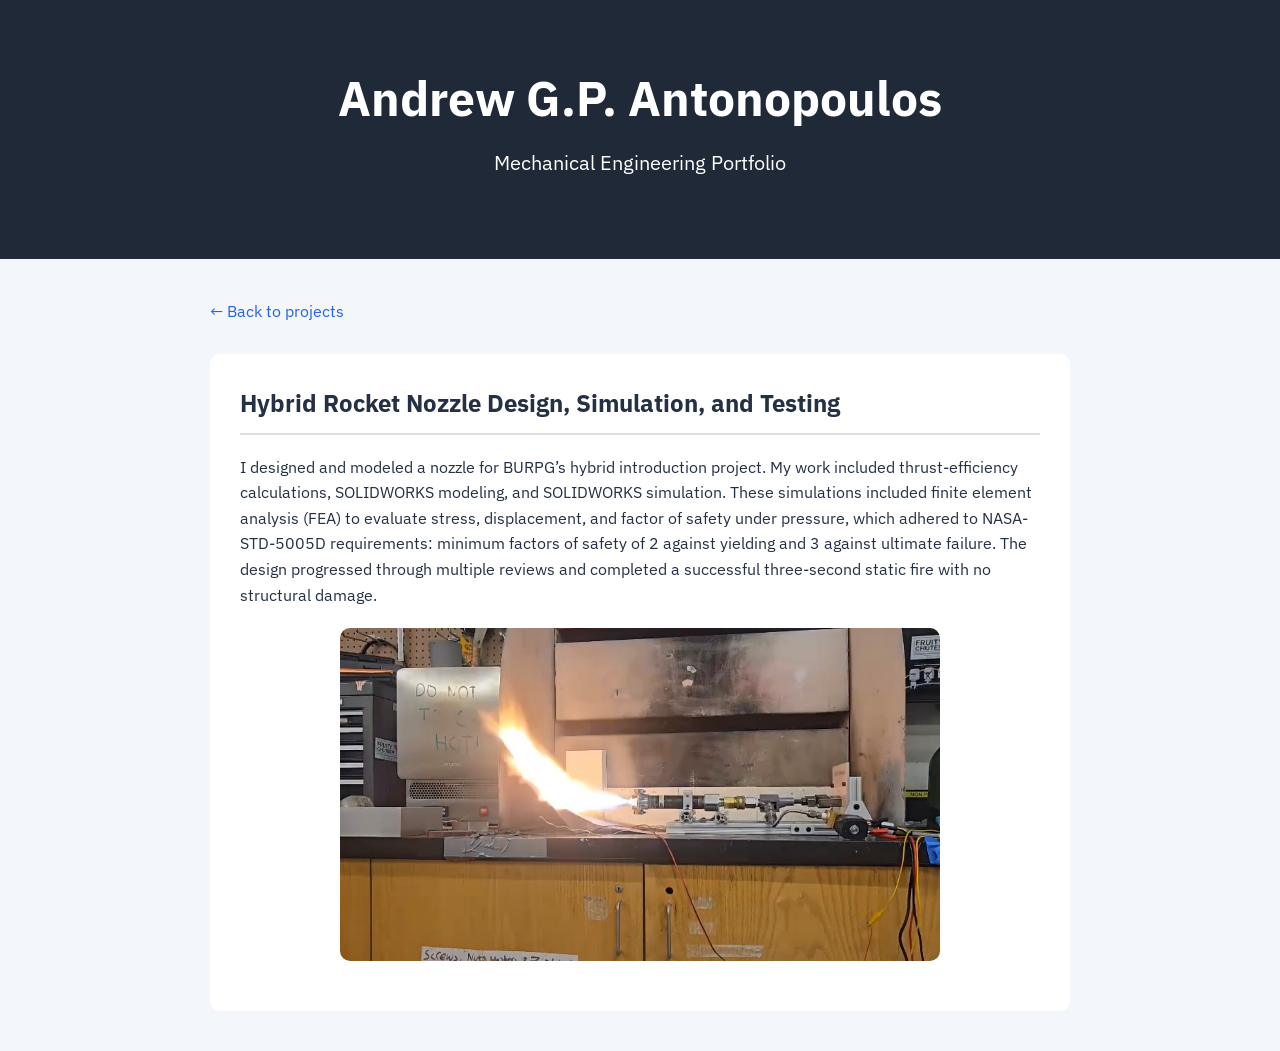
==== projects/hybrid-rocket-nozzle.html @ 6da63951 "Add individual portfolio project pages" ====
<!DOCTYPE html>
<html lang="en">

<head>
    <meta charset="UTF-8">
    <meta name="viewport" content="width=device-width, initial-scale=1.0">
    <title>Hybrid Rocket Nozzle | Andrew Antonopoulos</title>
    <link rel="stylesheet" href="../style.css">
</head>

<body>
    <header>
        <h1>Andrew G.P. Antonopoulos</h1>
        <p>Mechanical Engineering Portfolio</p>
    </header>

    <main>
        <nav class="portfolio-nav" aria-label="Portfolio navigation">
            <a href="../index.html#projects">&larr; Back to projects</a>
        </nav>

        <section>
            <h2>Hybrid Rocket Nozzle Design, Simulation, and Testing</h2>
            <p>
                I designed and modeled a nozzle for BURPG’s hybrid introduction project.
                My work included thrust-efficiency calculations, SOLIDWORKS modeling,
                and SOLIDWORKS simulation. These simulations included finite element analysis
                (FEA) to evaluate stress, displacement, and factor of safety under pressure,
                which adhered to NASA-STD-5005D requirements: minimum factors of safety of 2
                against yielding and 3 against ultimate failure. The design progressed through
                multiple reviews and completed a successful three-second static fire with no structural damage.
            </p>

            <img
                src="../images/B3450C69-A834-422C-A26D-8ADAD124F1A7_1_201_a.jpeg"
                alt="Image of Hot Fire Test"
                class="project-image"
            >
        </section>
    </main>
</body>

</html>
---- style.css ----
@import url('https://fonts.googleapis.com/css2?family=IBM+Plex+Sans:wght@400;500;600;700&display=swap');

* {
    box-sizing: border-box;
}

body {
    margin: 0;
    font-family: 'IBM Plex Sans', Arial, sans-serif; /* replace the old font-family line */
    line-height: 1.6;
    background: #f3f6fa;
    color: #243043;
}

header {
    background-color: #1f2937;
    color: white;
    padding: 60px 20px;
    text-align: center;
}

header h1 {
    margin: 0;
    font-size: 48px;
}

header p {
    font-size: 20px;
    margin-top: 10px;
}

main {
    max-width: 900px;
    margin: 40px auto;
    padding: 0 20px;
}

section {
    background: white;
    margin-bottom: 30px;
    padding: 30px;
    border-radius: 10px;
}

h2 {
    margin-top: 0;
    border-bottom: 2px solid #ddd;
    padding-bottom: 10px;
}

h3 {
    margin-bottom: 5px;
}

a {
    color: #2563eb;
    text-decoration: none;
}

a:hover {
    text-decoration: underline;
}

a:focus-visible {
    outline: 2px solid #2563eb;
    outline-offset: 4px;
}

.portfolio-nav {
    margin-bottom: 30px;
}

.project-preview + .project-preview {
    border-top: 1px solid #ddd;
    margin-top: 20px;
    padding-top: 20px;
}

.project-preview p:last-child {
    margin-bottom: 0;
}

.project-image {
    display: block;
    width: 100%;
    max-width: 600px;
    height: auto;
    margin: 20px auto;
    border-radius: 10px;
}
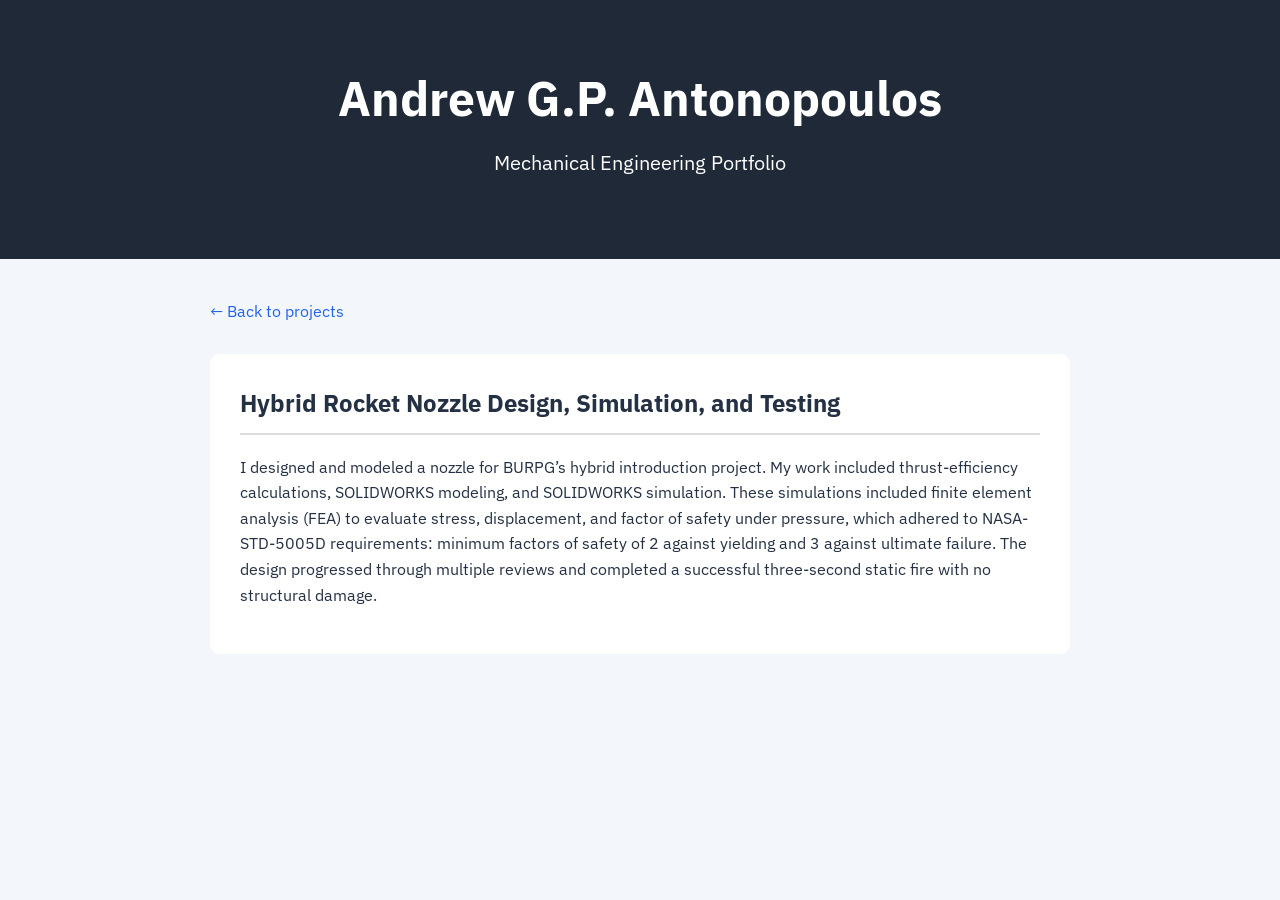
==== commit e88d06fc: "Move hot fire test image to main portfolio page" ====
--- a/projects/hybrid-rocket-nozzle.html
+++ b/projects/hybrid-rocket-nozzle.html
@@ -30,12 +30,6 @@
                 against yielding and 3 against ultimate failure. The design progressed through
                 multiple reviews and completed a successful three-second static fire with no structural damage.
             </p>
-
-            <img
-                src="../images/B3450C69-A834-422C-A26D-8ADAD124F1A7_1_201_a.jpeg"
-                alt="Image of Hot Fire Test"
-                class="project-image"
-            >
         </section>
     </main>
 </body>
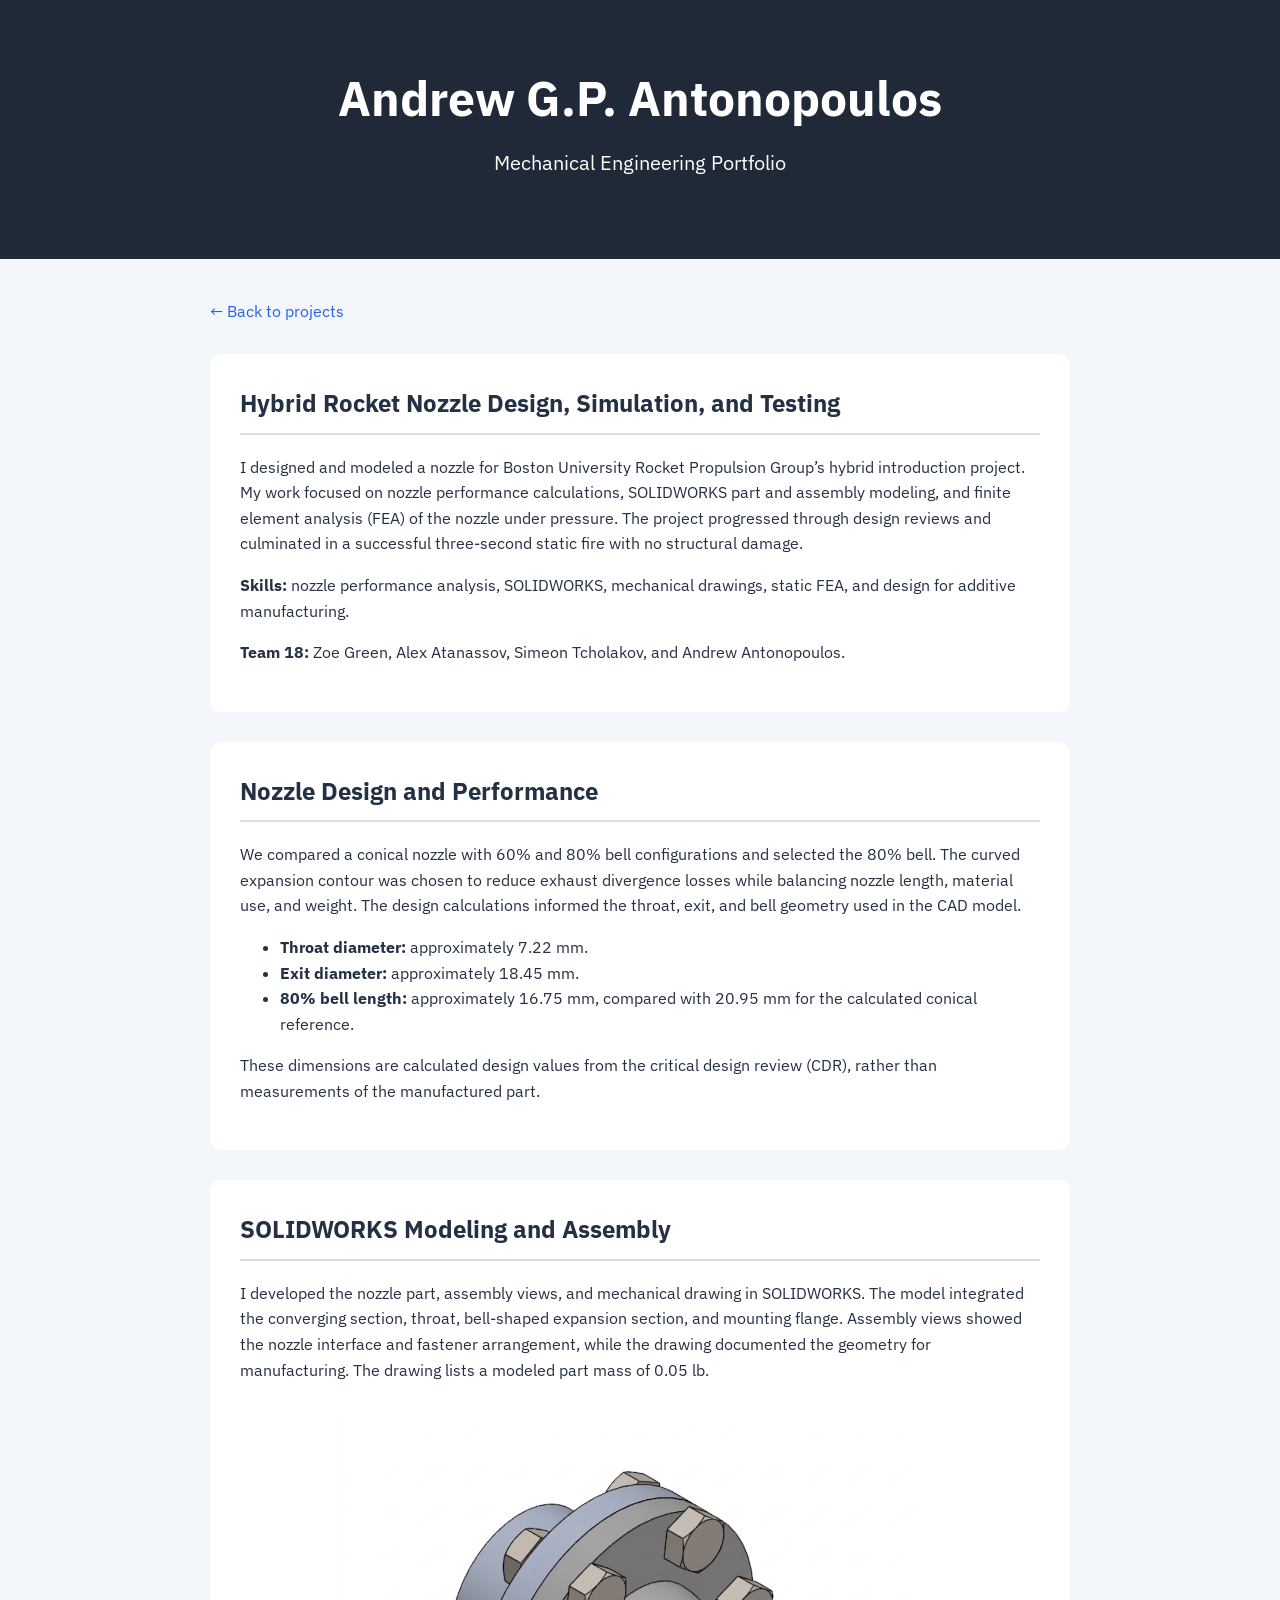
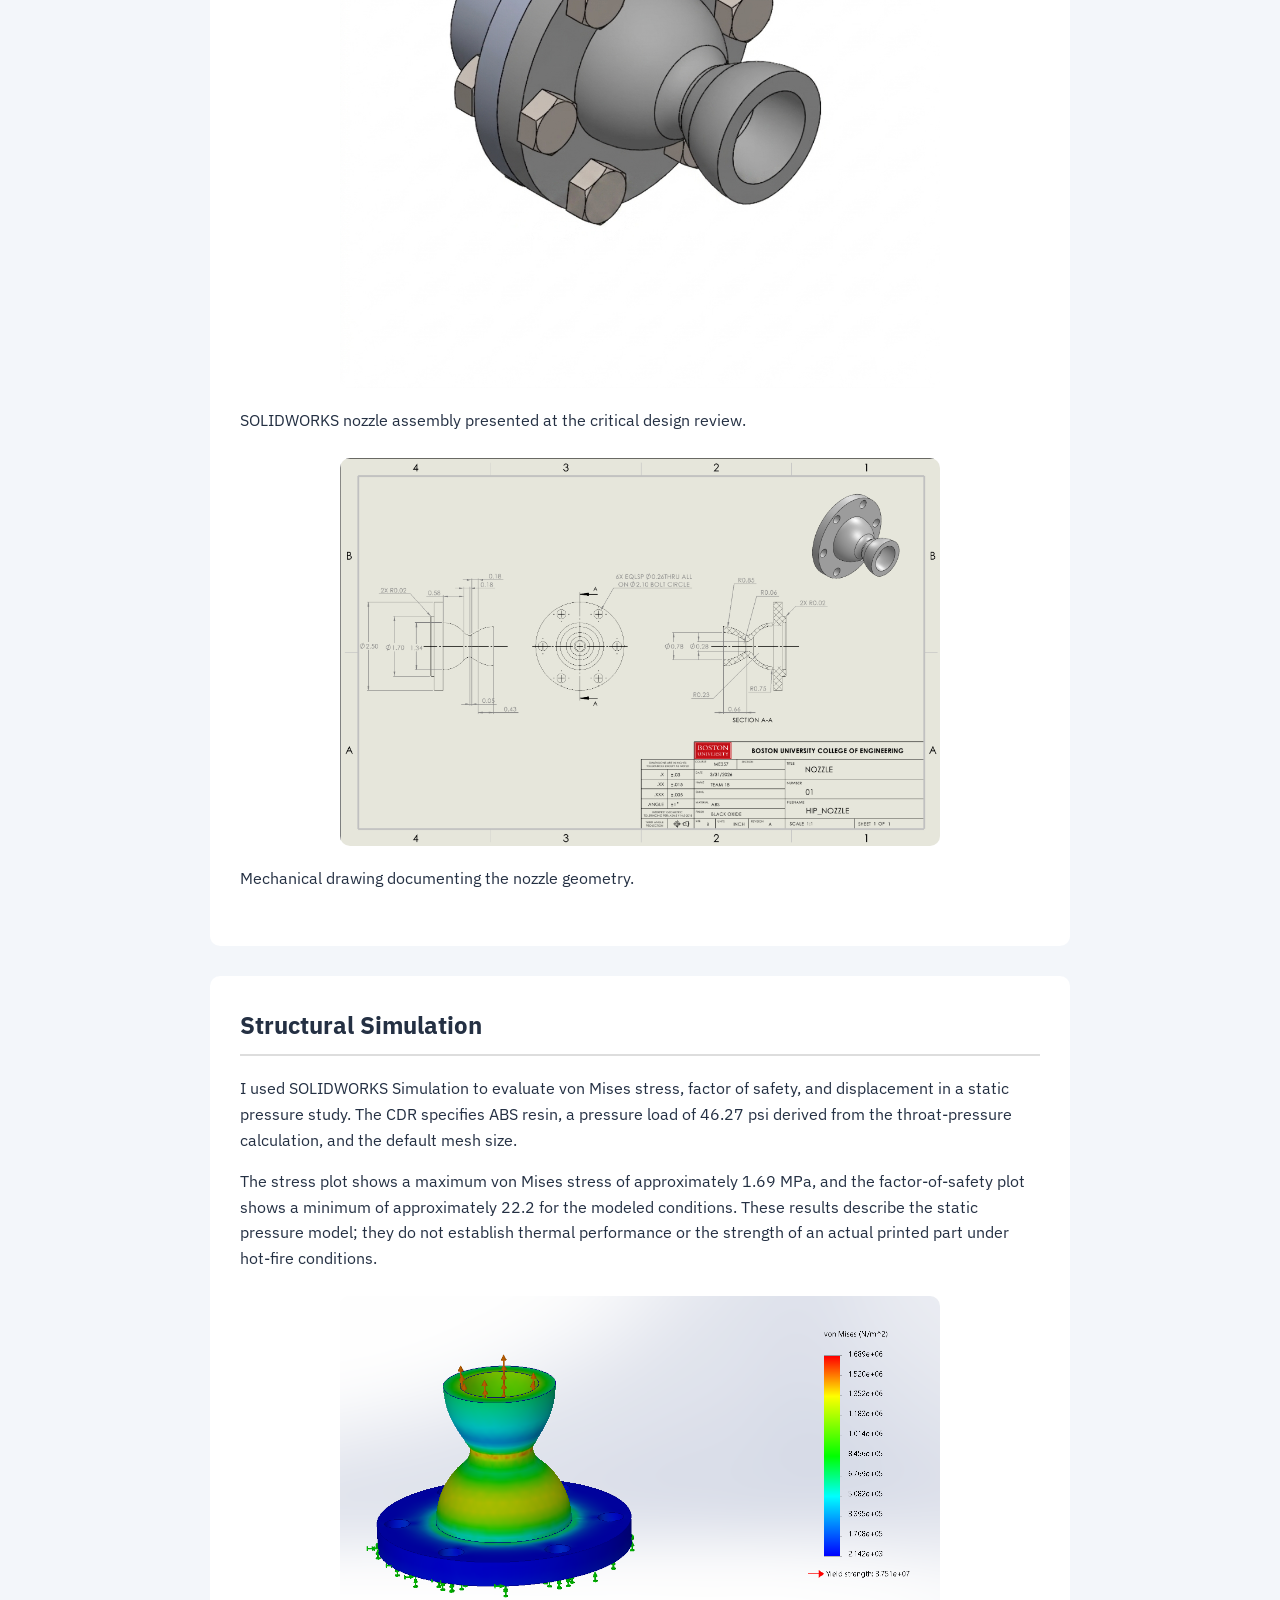
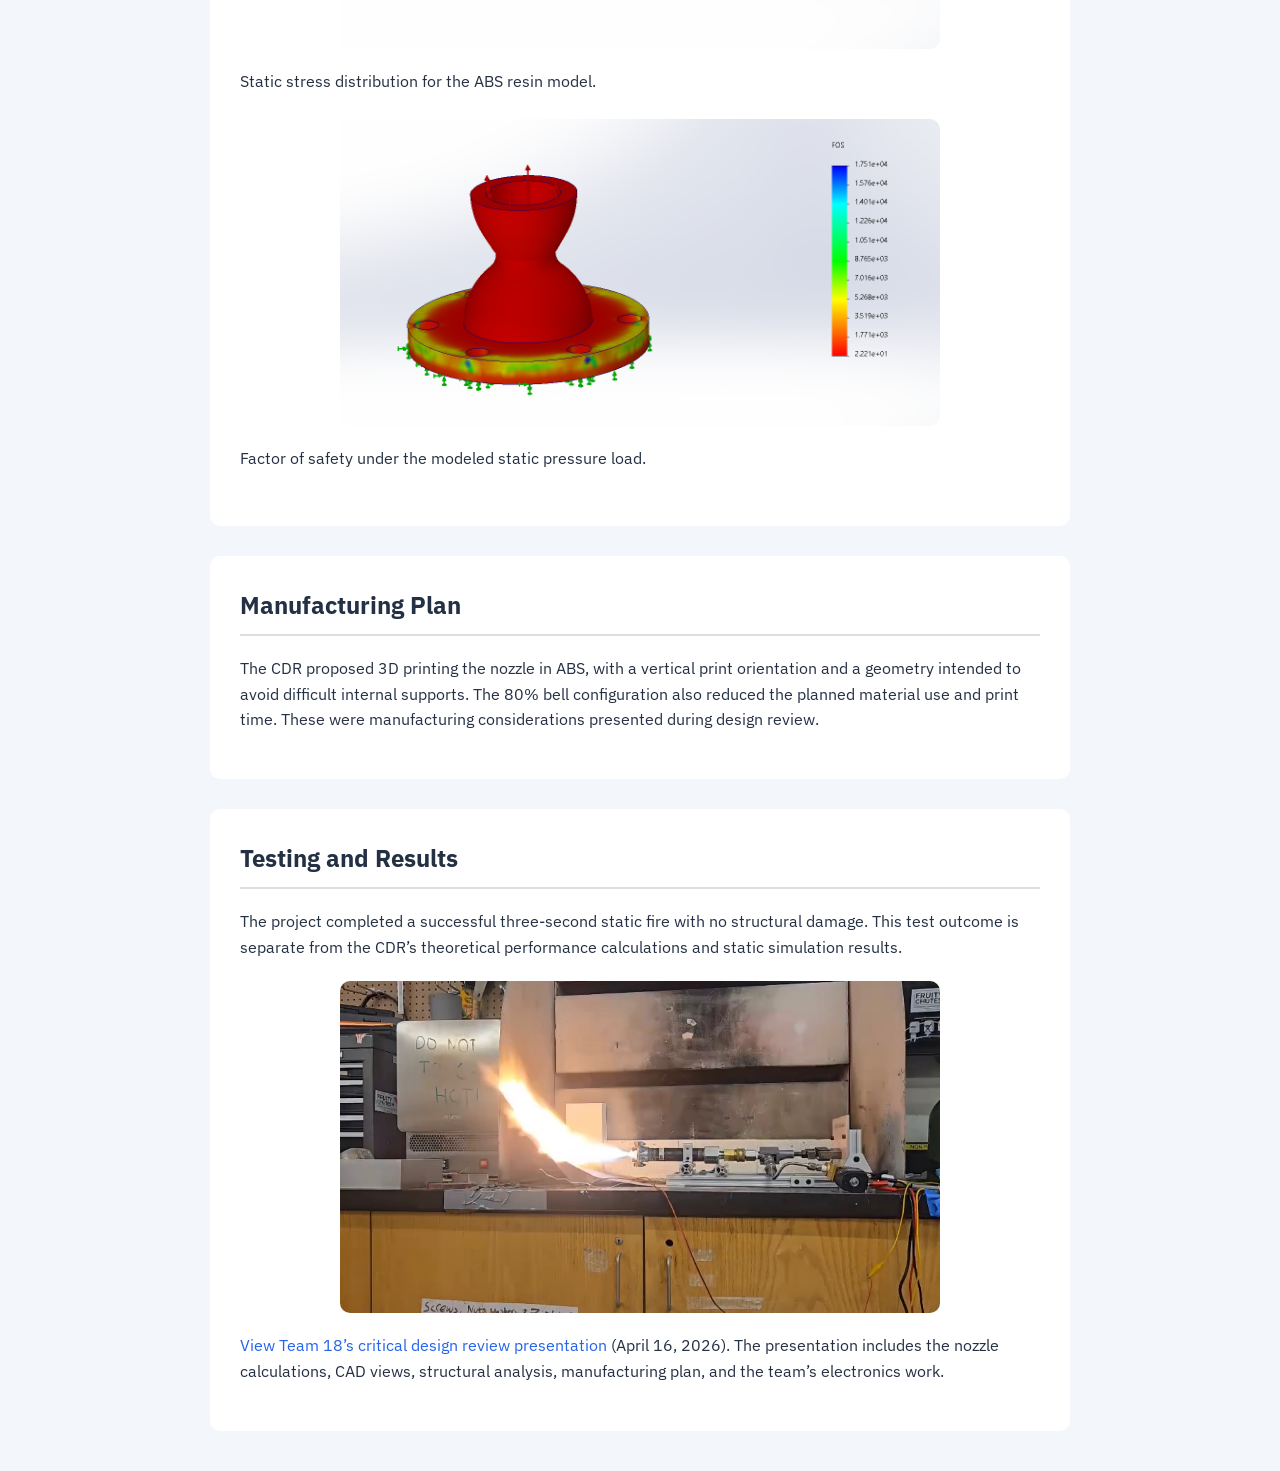
==== commit 84e8448e: "Expand hybrid nozzle project from Team 18 design review" ====
--- a/projects/hybrid-rocket-nozzle.html
+++ b/projects/hybrid-rocket-nozzle.html
@@ -1,19 +1,17 @@
 <!DOCTYPE html>
 <html lang="en">
-
 <head>
     <meta charset="UTF-8">
     <meta name="viewport" content="width=device-width, initial-scale=1.0">
+    <meta name="description" content="Hybrid rocket nozzle design for BURPG: an 80% bell nozzle, SOLIDWORKS modeling, static pressure analysis, and a three-second static fire.">
     <title>Hybrid Rocket Nozzle | Andrew Antonopoulos</title>
     <link rel="stylesheet" href="../style.css">
 </head>
-
 <body>
     <header>
         <h1>Andrew G.P. Antonopoulos</h1>
         <p>Mechanical Engineering Portfolio</p>
     </header>
-
     <main>
         <nav class="portfolio-nav" aria-label="Portfolio navigation">
             <a href="../index.html#projects">&larr; Back to projects</a>
@@ -21,17 +19,60 @@
 
         <section>
             <h2>Hybrid Rocket Nozzle Design, Simulation, and Testing</h2>
-            <p>
-                I designed and modeled a nozzle for BURPG’s hybrid introduction project.
-                My work included thrust-efficiency calculations, SOLIDWORKS modeling,
-                and SOLIDWORKS simulation. These simulations included finite element analysis
-                (FEA) to evaluate stress, displacement, and factor of safety under pressure,
-                which adhered to NASA-STD-5005D requirements: minimum factors of safety of 2
-                against yielding and 3 against ultimate failure. The design progressed through
-                multiple reviews and completed a successful three-second static fire with no structural damage.
-            </p>
+            <p>I designed and modeled a nozzle for Boston University Rocket Propulsion Group&rsquo;s hybrid introduction project. My work focused on nozzle performance calculations, SOLIDWORKS part and assembly modeling, and finite element analysis (FEA) of the nozzle under pressure. The project progressed through design reviews and culminated in a successful three-second static fire with no structural damage.</p>
+            <p><strong>Skills:</strong> nozzle performance analysis, SOLIDWORKS, mechanical drawings, static FEA, and design for additive manufacturing.</p>
+            <p><strong>Team 18:</strong> Zoe Green, Alex Atanassov, Simeon Tcholakov, and Andrew Antonopoulos.</p>
+        </section>
+
+        <section>
+            <h2>Nozzle Design and Performance</h2>
+            <p>We compared a conical nozzle with 60% and 80% bell configurations and selected the 80% bell. The curved expansion contour was chosen to reduce exhaust divergence losses while balancing nozzle length, material use, and weight. The design calculations informed the throat, exit, and bell geometry used in the CAD model.</p>
+            <ul>
+                <li><strong>Throat diameter:</strong> approximately 7.22 mm.</li>
+                <li><strong>Exit diameter:</strong> approximately 18.45 mm.</li>
+                <li><strong>80% bell length:</strong> approximately 16.75 mm, compared with 20.95 mm for the calculated conical reference.</li>
+            </ul>
+            <p>These dimensions are calculated design values from the critical design review (CDR), rather than measurements of the manufactured part.</p>
+        </section>
+
+        <section>
+            <h2>SOLIDWORKS Modeling and Assembly</h2>
+            <p>I developed the nozzle part, assembly views, and mechanical drawing in SOLIDWORKS. The model integrated the converging section, throat, bell-shaped expansion section, and mounting flange. Assembly views showed the nozzle interface and fastener arrangement, while the drawing documented the geometry for manufacturing. The drawing lists a modeled part mass of 0.05 lb.</p>
+            <figure style="margin: 24px 0;">
+                <img src="../images/hybrid-rocket-nozzle/assembly.png" alt="Isometric SOLIDWORKS assembly of the bell nozzle and bolted mounting flange" class="project-image" loading="lazy">
+                <figcaption>SOLIDWORKS nozzle assembly presented at the critical design review.</figcaption>
+            </figure>
+            <figure style="margin: 24px 0;">
+                <img src="../images/hybrid-rocket-nozzle/drawing.png" alt="Mechanical drawing of the nozzle with dimensioned views and an isometric view" class="project-image" loading="lazy">
+                <figcaption>Mechanical drawing documenting the nozzle geometry.</figcaption>
+            </figure>
+        </section>
+
+        <section>
+            <h2>Structural Simulation</h2>
+            <p>I used SOLIDWORKS Simulation to evaluate von Mises stress, factor of safety, and displacement in a static pressure study. The CDR specifies ABS resin, a pressure load of 46.27 psi derived from the throat-pressure calculation, and the default mesh size.</p>
+            <p>The stress plot shows a maximum von Mises stress of approximately 1.69 MPa, and the factor-of-safety plot shows a minimum of approximately 22.2 for the modeled conditions. These results describe the static pressure model; they do not establish thermal performance or the strength of an actual printed part under hot-fire conditions.</p>
+            <figure style="margin: 24px 0;">
+                <img src="../images/hybrid-rocket-nozzle/stress.png" alt="SOLIDWORKS von Mises stress plot with a maximum of approximately 1.69 MPa for the static pressure study" class="project-image" loading="lazy">
+                <figcaption>Static stress distribution for the ABS resin model.</figcaption>
+            </figure>
+            <figure style="margin: 24px 0;">
+                <img src="../images/hybrid-rocket-nozzle/factor-of-safety.png" alt="SOLIDWORKS factor-of-safety plot with a minimum of approximately 22.2 under the modeled static load" class="project-image" loading="lazy">
+                <figcaption>Factor of safety under the modeled static pressure load.</figcaption>
+            </figure>
+        </section>
+
+        <section>
+            <h2>Manufacturing Plan</h2>
+            <p>The CDR proposed 3D printing the nozzle in ABS, with a vertical print orientation and a geometry intended to avoid difficult internal supports. The 80% bell configuration also reduced the planned material use and print time. These were manufacturing considerations presented during design review.</p>
+        </section>
+
+        <section>
+            <h2>Testing and Results</h2>
+            <p>The project completed a successful three-second static fire with no structural damage. This test outcome is separate from the CDR&rsquo;s theoretical performance calculations and static simulation results.</p>
+            <img src="../images/B3450C69-A834-422C-A26D-8ADAD124F1A7_1_201_a.jpeg" alt="Hybrid rocket static-fire test" class="project-image" loading="lazy">
+            <p><a href="https://docs.google.com/presentation/d/1uGf0pezA_uCeJ1GD9ry5gwnMD-42lFFjmdxuFW3OoUc/edit">View Team 18&rsquo;s critical design review presentation</a> (April 16, 2026). The presentation includes the nozzle calculations, CAD views, structural analysis, manufacturing plan, and the team&rsquo;s electronics work.</p>
         </section>
     </main>
 </body>
-
 </html>
--- a/style.css
+++ b/style.css
@@ -88,3 +88,14 @@
     margin: 20px auto;
     border-radius: 10px;
 }
+
+/* Temperature monitor project figures */
+.monitor-figure {
+    margin: 24px 0;
+}
+
+.monitor-figure figcaption {
+    color: #4b5563;
+    font-size: 0.95rem;
+    text-align: center;
+}
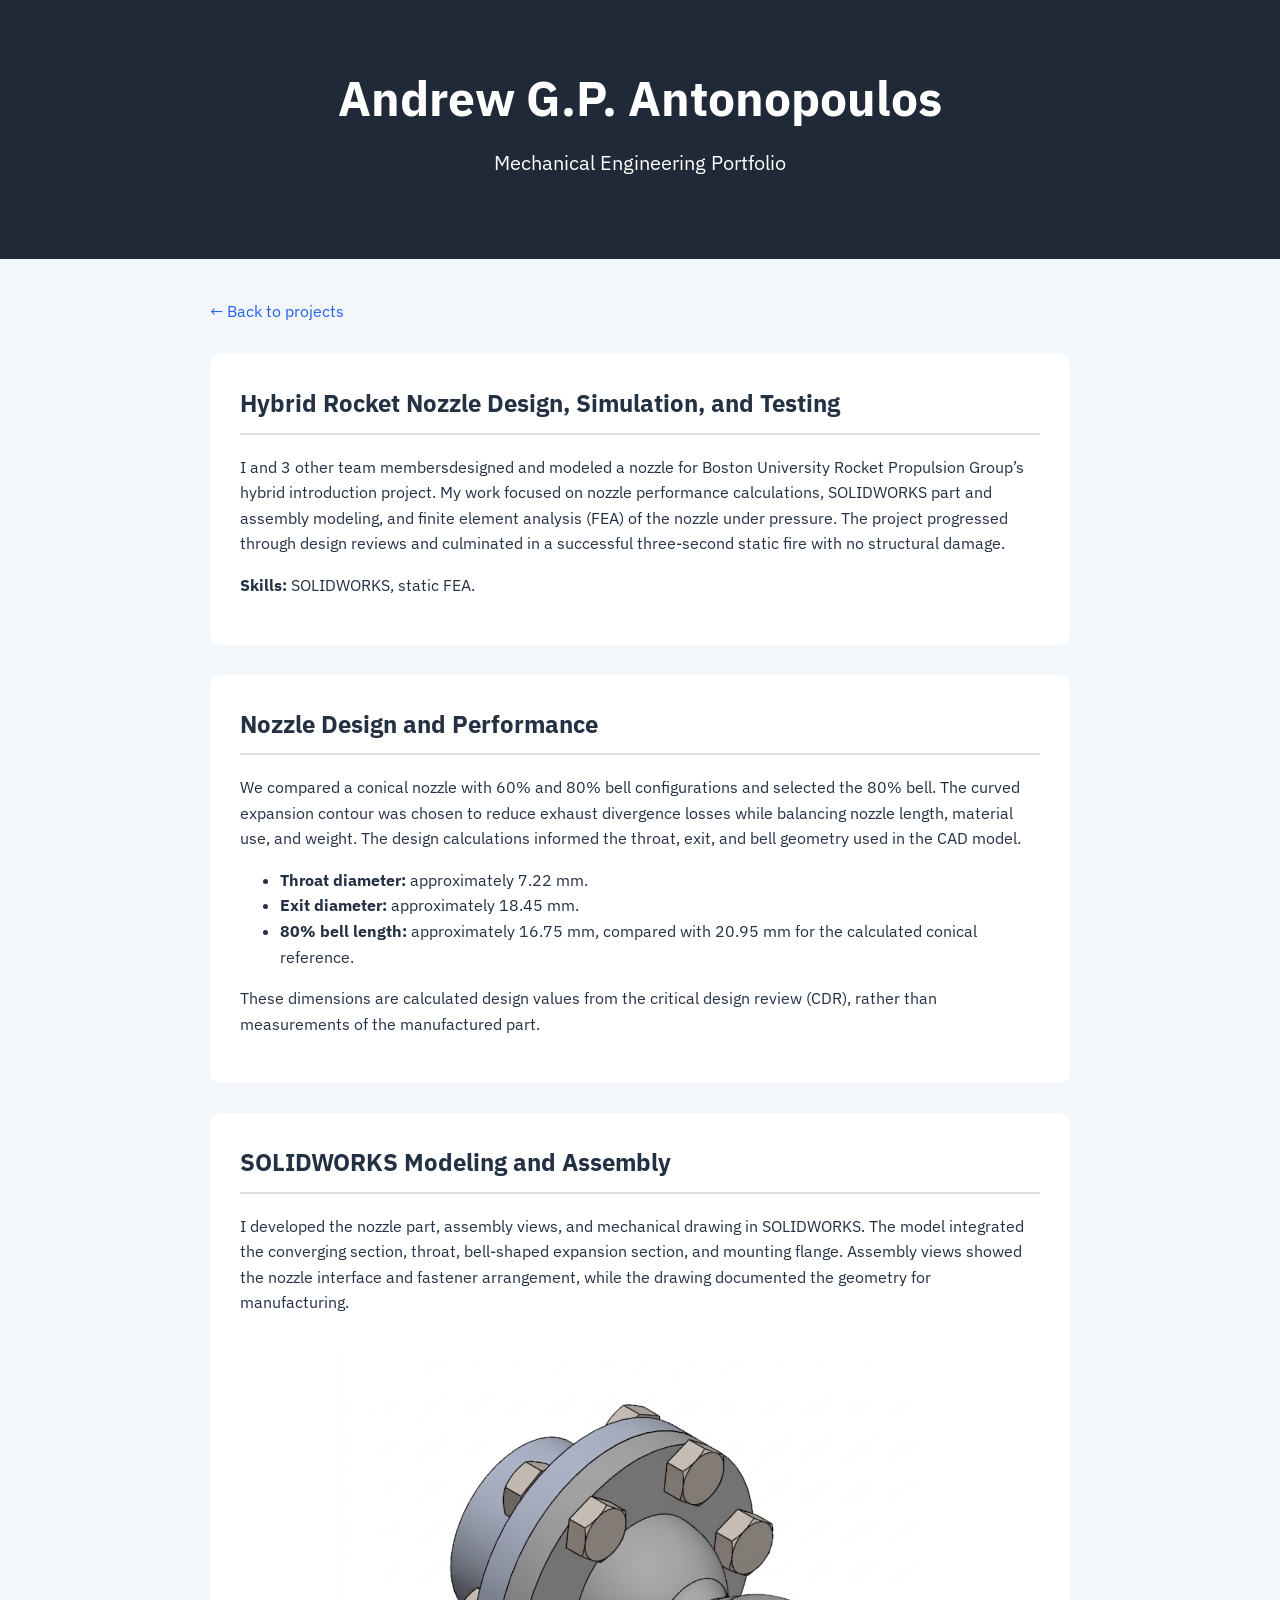
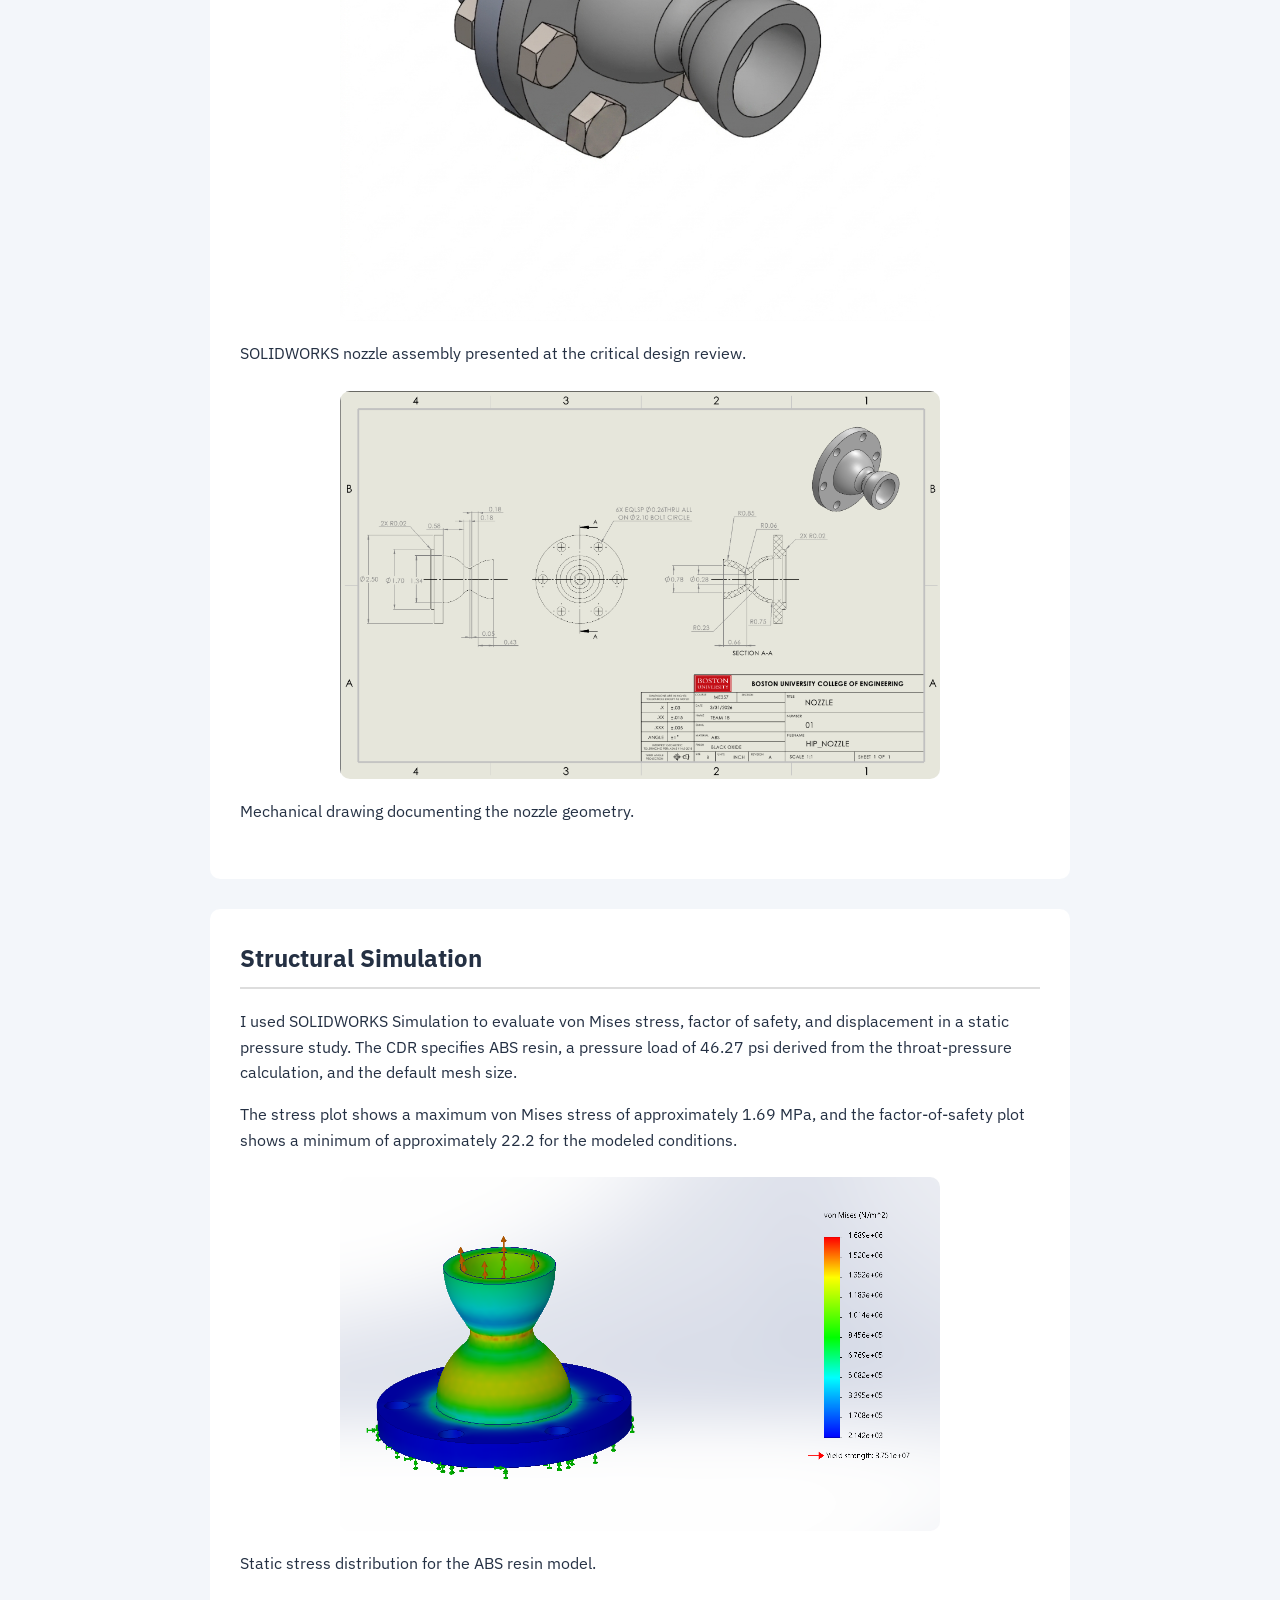
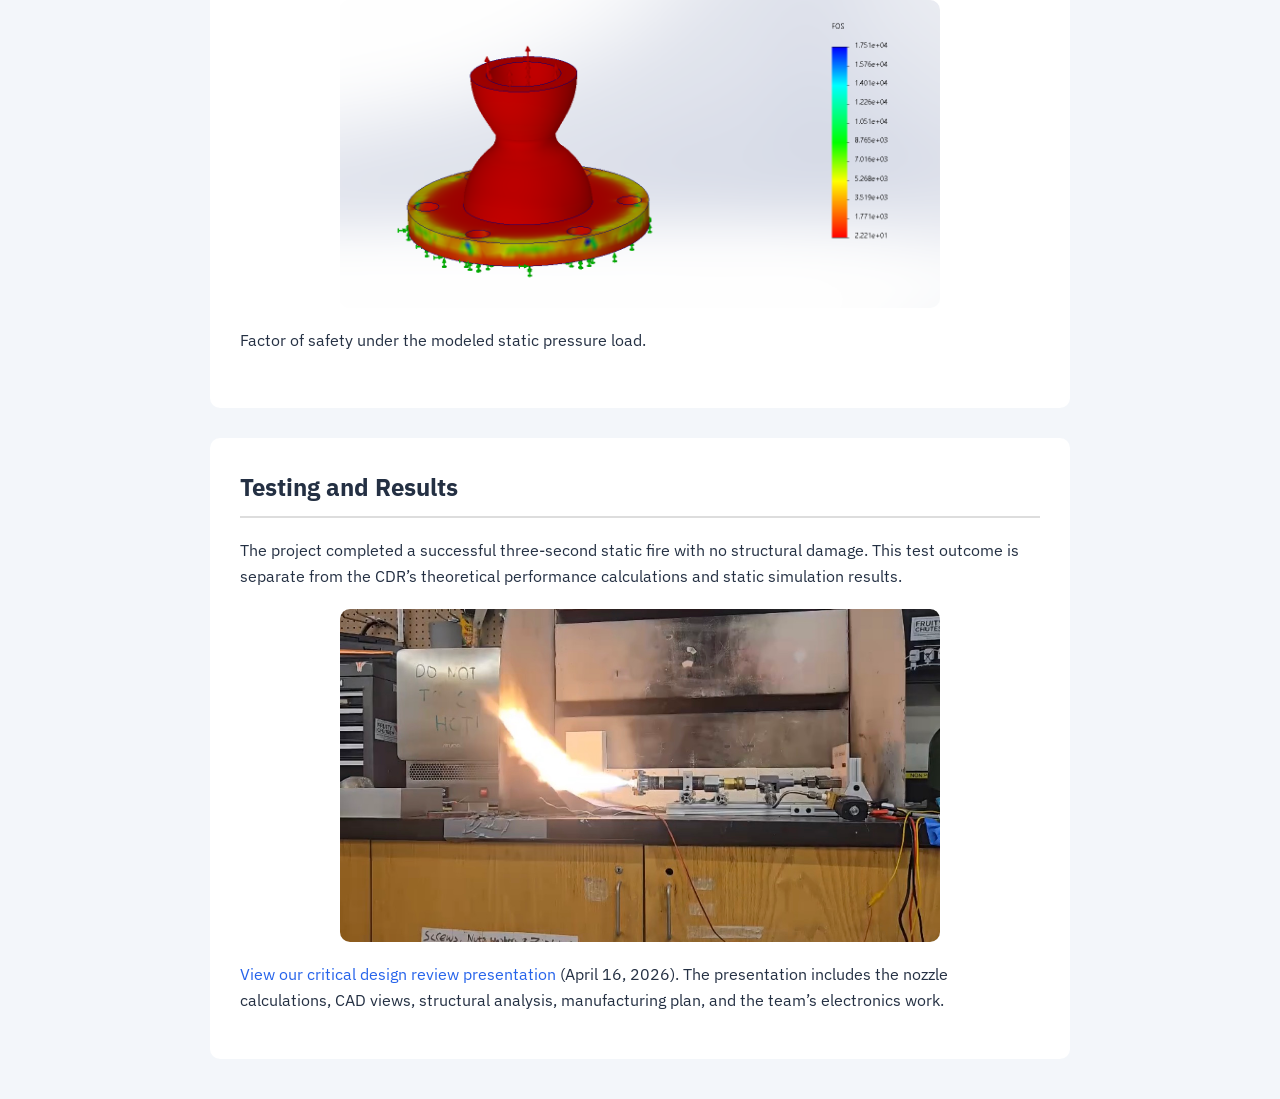
==== commit fd5768c3: "Update hybrid-rocket-nozzle.html" ====
--- a/projects/hybrid-rocket-nozzle.html
+++ b/projects/hybrid-rocket-nozzle.html
@@ -19,9 +19,8 @@
 
         <section>
             <h2>Hybrid Rocket Nozzle Design, Simulation, and Testing</h2>
-            <p>I designed and modeled a nozzle for Boston University Rocket Propulsion Group&rsquo;s hybrid introduction project. My work focused on nozzle performance calculations, SOLIDWORKS part and assembly modeling, and finite element analysis (FEA) of the nozzle under pressure. The project progressed through design reviews and culminated in a successful three-second static fire with no structural damage.</p>
-            <p><strong>Skills:</strong> nozzle performance analysis, SOLIDWORKS, mechanical drawings, static FEA, and design for additive manufacturing.</p>
-            <p><strong>Team 18:</strong> Zoe Green, Alex Atanassov, Simeon Tcholakov, and Andrew Antonopoulos.</p>
+            <p>I and 3 other team membersdesigned and modeled a nozzle for Boston University Rocket Propulsion Group&rsquo;s hybrid introduction project. My work focused on nozzle performance calculations, SOLIDWORKS part and assembly modeling, and finite element analysis (FEA) of the nozzle under pressure. The project progressed through design reviews and culminated in a successful three-second static fire with no structural damage.</p>
+            <p><strong>Skills:</strong> SOLIDWORKS, static FEA.</p>
         </section>
 
         <section>
@@ -37,7 +36,7 @@
 
         <section>
             <h2>SOLIDWORKS Modeling and Assembly</h2>
-            <p>I developed the nozzle part, assembly views, and mechanical drawing in SOLIDWORKS. The model integrated the converging section, throat, bell-shaped expansion section, and mounting flange. Assembly views showed the nozzle interface and fastener arrangement, while the drawing documented the geometry for manufacturing. The drawing lists a modeled part mass of 0.05 lb.</p>
+            <p>I developed the nozzle part, assembly views, and mechanical drawing in SOLIDWORKS. The model integrated the converging section, throat, bell-shaped expansion section, and mounting flange. Assembly views showed the nozzle interface and fastener arrangement, while the drawing documented the geometry for manufacturing.</p>
             <figure style="margin: 24px 0;">
                 <img src="../images/hybrid-rocket-nozzle/assembly.png" alt="Isometric SOLIDWORKS assembly of the bell nozzle and bolted mounting flange" class="project-image" loading="lazy">
                 <figcaption>SOLIDWORKS nozzle assembly presented at the critical design review.</figcaption>
@@ -51,7 +50,7 @@
         <section>
             <h2>Structural Simulation</h2>
             <p>I used SOLIDWORKS Simulation to evaluate von Mises stress, factor of safety, and displacement in a static pressure study. The CDR specifies ABS resin, a pressure load of 46.27 psi derived from the throat-pressure calculation, and the default mesh size.</p>
-            <p>The stress plot shows a maximum von Mises stress of approximately 1.69 MPa, and the factor-of-safety plot shows a minimum of approximately 22.2 for the modeled conditions. These results describe the static pressure model; they do not establish thermal performance or the strength of an actual printed part under hot-fire conditions.</p>
+            <p>The stress plot shows a maximum von Mises stress of approximately 1.69 MPa, and the factor-of-safety plot shows a minimum of approximately 22.2 for the modeled conditions. </p>
             <figure style="margin: 24px 0;">
                 <img src="../images/hybrid-rocket-nozzle/stress.png" alt="SOLIDWORKS von Mises stress plot with a maximum of approximately 1.69 MPa for the static pressure study" class="project-image" loading="lazy">
                 <figcaption>Static stress distribution for the ABS resin model.</figcaption>
@@ -63,15 +62,10 @@
         </section>
 
         <section>
-            <h2>Manufacturing Plan</h2>
-            <p>The CDR proposed 3D printing the nozzle in ABS, with a vertical print orientation and a geometry intended to avoid difficult internal supports. The 80% bell configuration also reduced the planned material use and print time. These were manufacturing considerations presented during design review.</p>
-        </section>
-
-        <section>
             <h2>Testing and Results</h2>
             <p>The project completed a successful three-second static fire with no structural damage. This test outcome is separate from the CDR&rsquo;s theoretical performance calculations and static simulation results.</p>
             <img src="../images/B3450C69-A834-422C-A26D-8ADAD124F1A7_1_201_a.jpeg" alt="Hybrid rocket static-fire test" class="project-image" loading="lazy">
-            <p><a href="https://docs.google.com/presentation/d/1uGf0pezA_uCeJ1GD9ry5gwnMD-42lFFjmdxuFW3OoUc/edit">View Team 18&rsquo;s critical design review presentation</a> (April 16, 2026). The presentation includes the nozzle calculations, CAD views, structural analysis, manufacturing plan, and the team&rsquo;s electronics work.</p>
+            <p><a href="https://docs.google.com/presentation/d/1uGf0pezA_uCeJ1GD9ry5gwnMD-42lFFjmdxuFW3OoUc/edit">View our critical design review presentation</a> (April 16, 2026). The presentation includes the nozzle calculations, CAD views, structural analysis, manufacturing plan, and the team&rsquo;s electronics work.</p>
         </section>
     </main>
 </body>
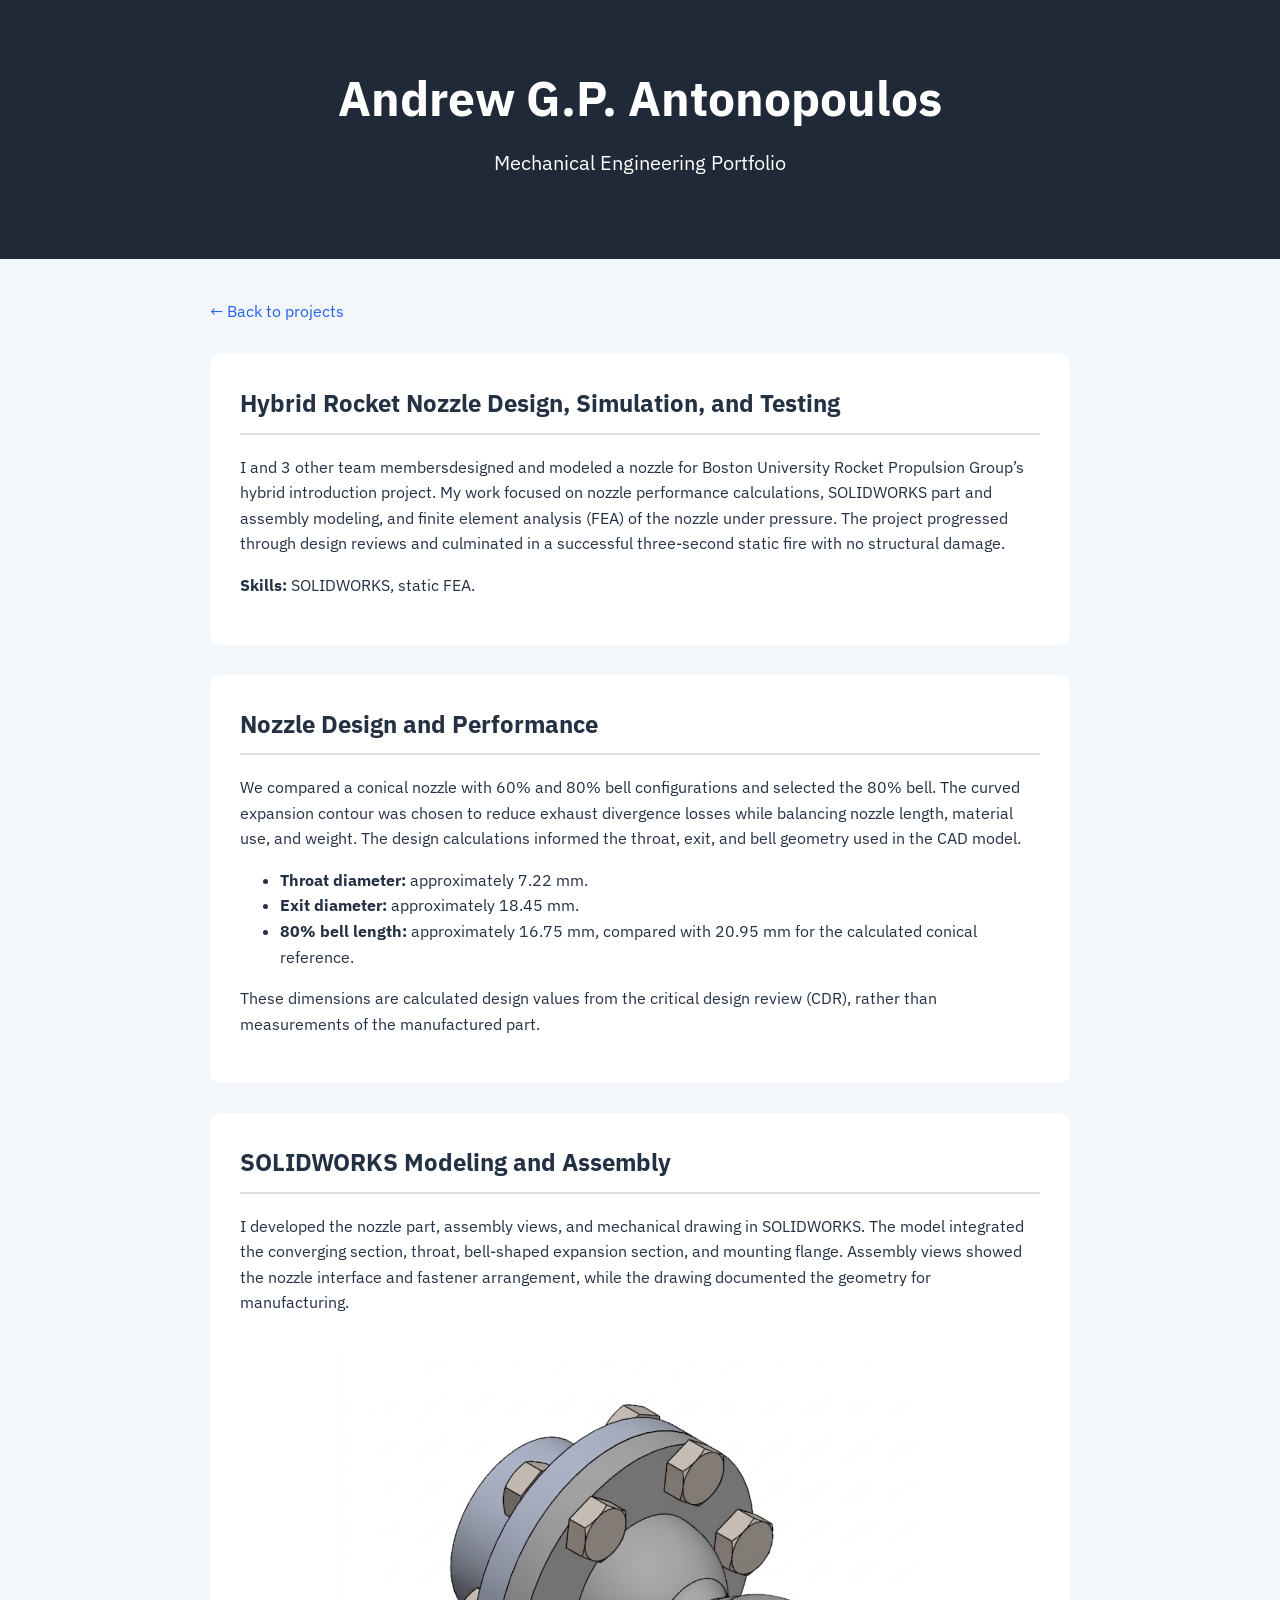
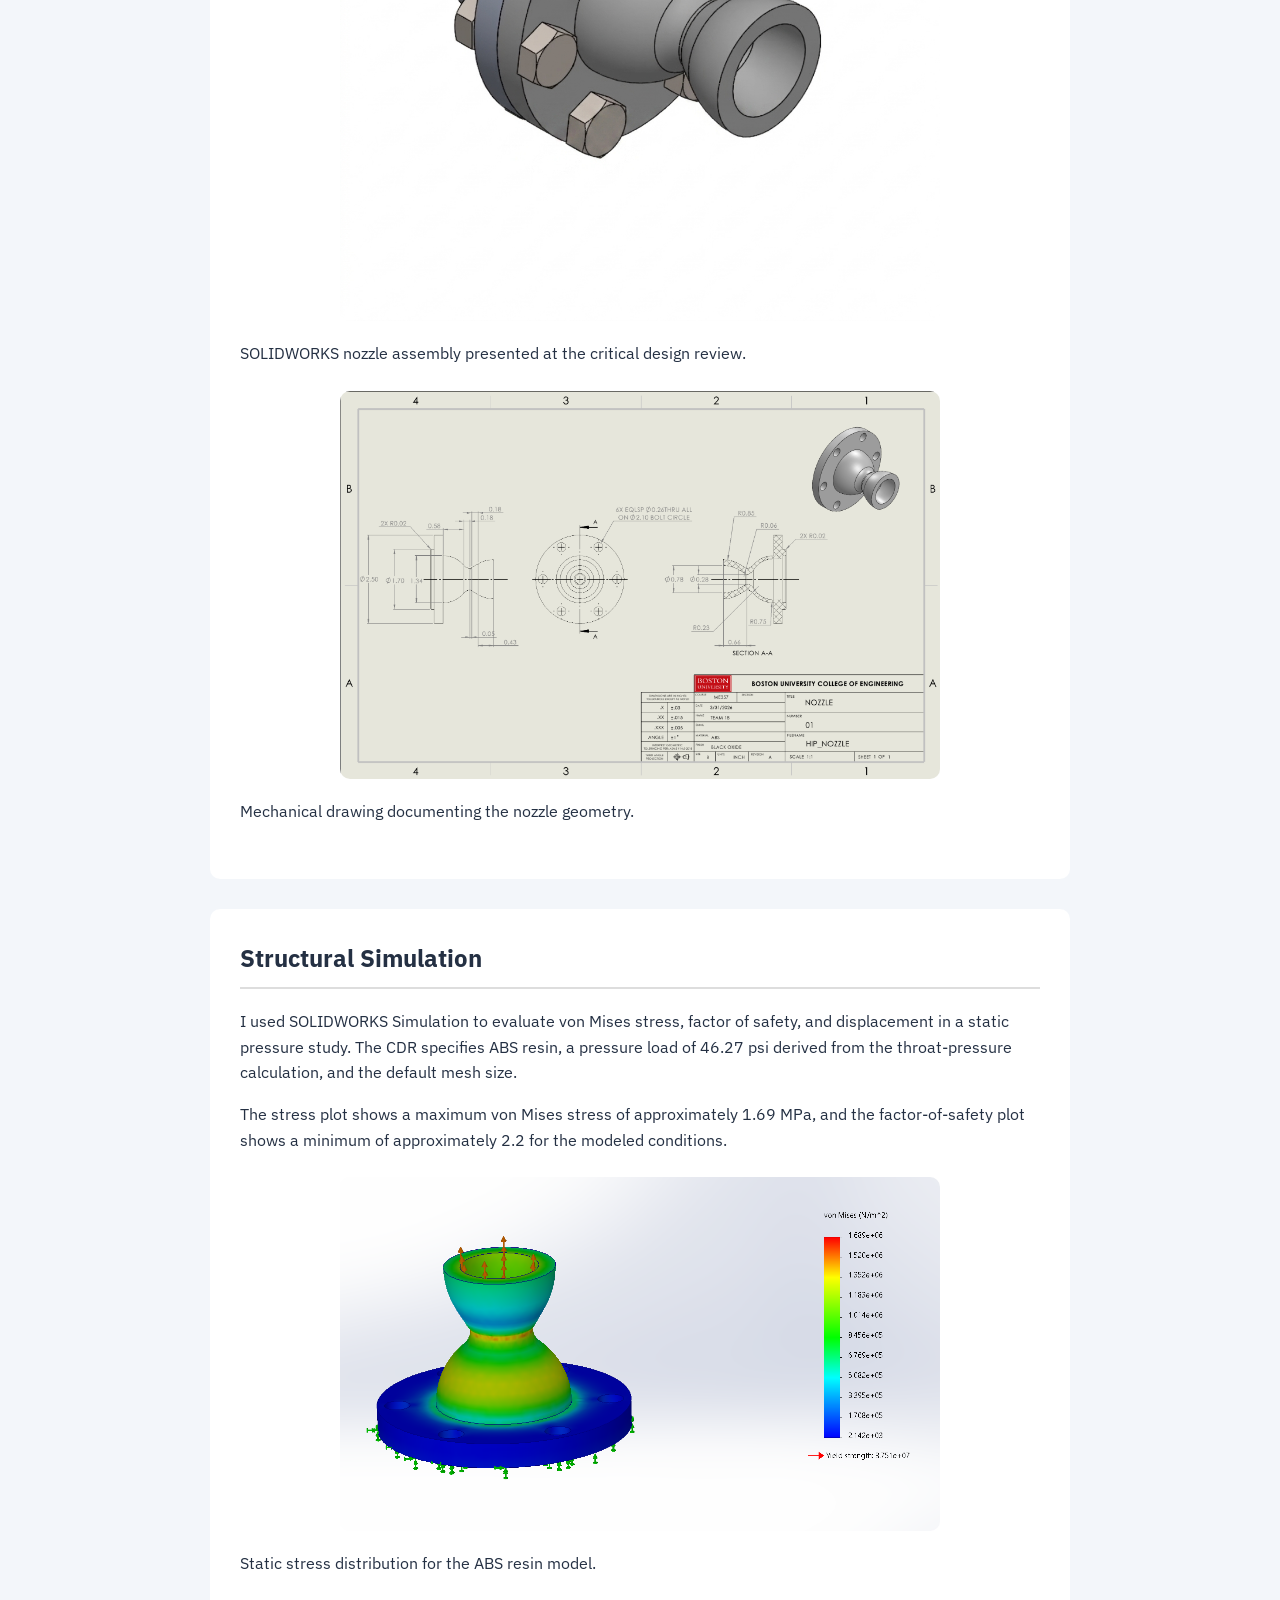
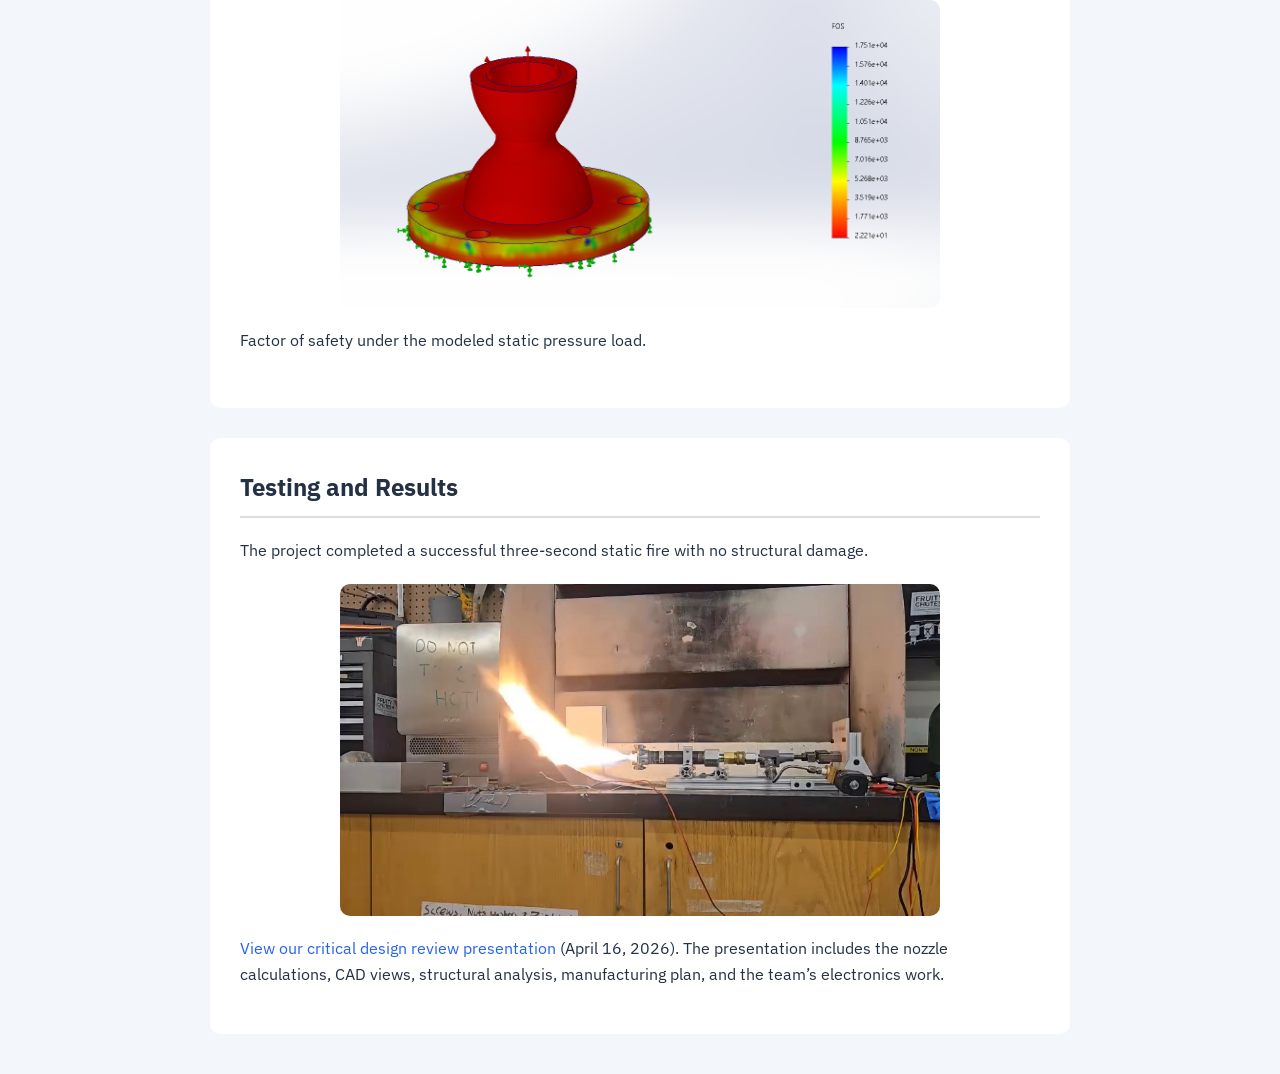
==== commit 8f721a0e: "Update hybrid-rocket-nozzle.html" ====
--- a/projects/hybrid-rocket-nozzle.html
+++ b/projects/hybrid-rocket-nozzle.html
@@ -50,20 +50,20 @@
         <section>
             <h2>Structural Simulation</h2>
             <p>I used SOLIDWORKS Simulation to evaluate von Mises stress, factor of safety, and displacement in a static pressure study. The CDR specifies ABS resin, a pressure load of 46.27 psi derived from the throat-pressure calculation, and the default mesh size.</p>
-            <p>The stress plot shows a maximum von Mises stress of approximately 1.69 MPa, and the factor-of-safety plot shows a minimum of approximately 22.2 for the modeled conditions. </p>
+            <p>The stress plot shows a maximum von Mises stress of approximately 1.69 MPa, and the factor-of-safety plot shows a minimum of approximately 2.2 for the modeled conditions. </p>
             <figure style="margin: 24px 0;">
                 <img src="../images/hybrid-rocket-nozzle/stress.png" alt="SOLIDWORKS von Mises stress plot with a maximum of approximately 1.69 MPa for the static pressure study" class="project-image" loading="lazy">
                 <figcaption>Static stress distribution for the ABS resin model.</figcaption>
             </figure>
             <figure style="margin: 24px 0;">
-                <img src="../images/hybrid-rocket-nozzle/factor-of-safety.png" alt="SOLIDWORKS factor-of-safety plot with a minimum of approximately 22.2 under the modeled static load" class="project-image" loading="lazy">
+                <img src="../images/hybrid-rocket-nozzle/factor-of-safety.png" alt="SOLIDWORKS factor-of-safety plot with a minimum of approximately 2.2 under the modeled static load" class="project-image" loading="lazy">
                 <figcaption>Factor of safety under the modeled static pressure load.</figcaption>
             </figure>
         </section>
 
         <section>
             <h2>Testing and Results</h2>
-            <p>The project completed a successful three-second static fire with no structural damage. This test outcome is separate from the CDR&rsquo;s theoretical performance calculations and static simulation results.</p>
+            <p>The project completed a successful three-second static fire with no structural damage.</p>
             <img src="../images/B3450C69-A834-422C-A26D-8ADAD124F1A7_1_201_a.jpeg" alt="Hybrid rocket static-fire test" class="project-image" loading="lazy">
             <p><a href="https://docs.google.com/presentation/d/1uGf0pezA_uCeJ1GD9ry5gwnMD-42lFFjmdxuFW3OoUc/edit">View our critical design review presentation</a> (April 16, 2026). The presentation includes the nozzle calculations, CAD views, structural analysis, manufacturing plan, and the team&rsquo;s electronics work.</p>
         </section>
--- a/style.css
+++ b/style.css
@@ -99,3 +99,19 @@
     font-size: 0.95rem;
     text-align: center;
 }
+
+/* Tight enclosure crop for the homepage preview only. */
+.temperature-monitor-preview {
+    position: relative;
+    aspect-ratio: 1;
+    overflow: hidden;
+}
+
+.temperature-monitor-preview img {
+    position: absolute;
+    width: 130.1695%;
+    max-width: none;
+    height: auto;
+    left: -16.9492%;
+    top: -24.5763%;
+}
